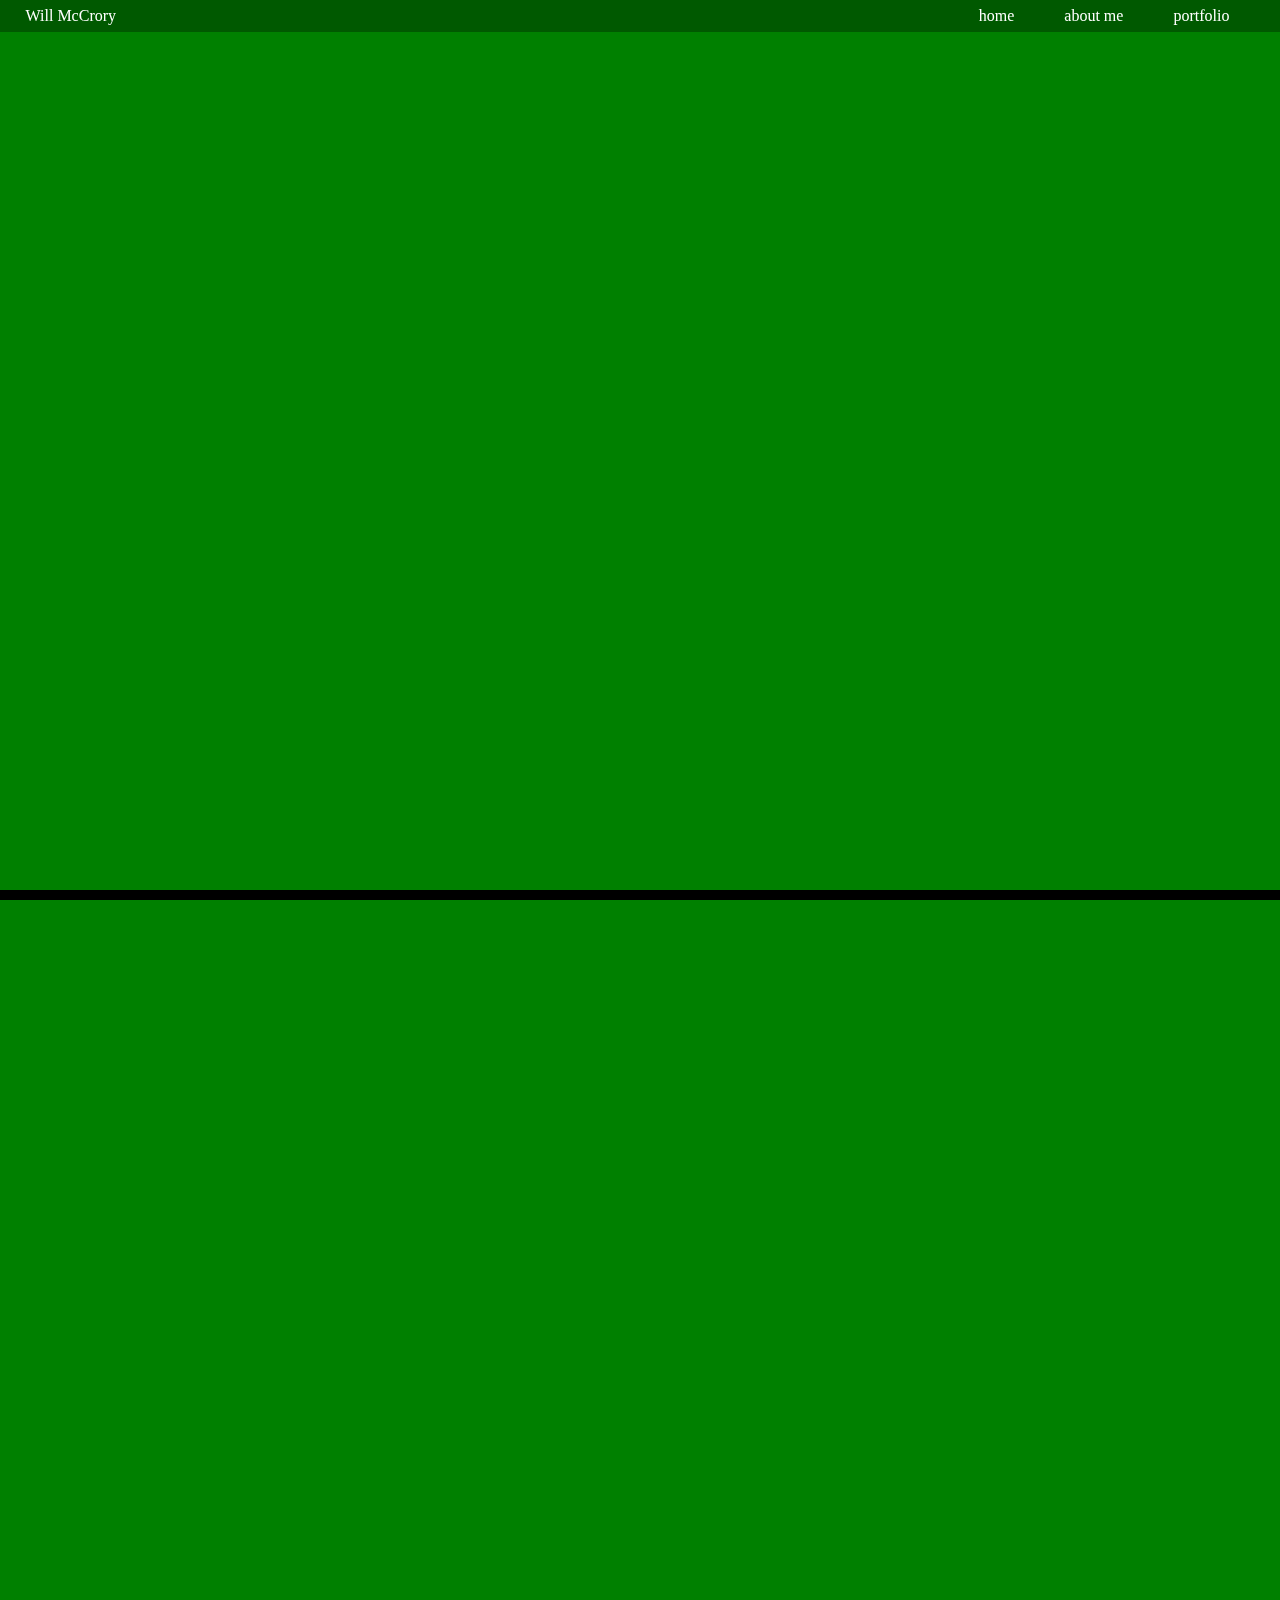
==== assets/html/index.html @ 82193cfc "Creating file structure, basic layout structure, working on navbar" ====
<!DOCTYPE html>
<html lang="en">
	<head>
		<meta charset="UTF-8">
		<link rel="stylesheet" href="../css/reset.css" type="text/css" />
		<link rel="stylesheet" href="../css/style.css" type="text/css" />
		<title>will mccrory</title>
		<link rel="shortcut icon" type="image/png" href="../img/favicon.png"/>
	</head>

	<body>

	<!-- header navbar -->
		<div class="navbar" id="header">
			<div class="headerContent">
				<h6 id="navbarName">Will McCrory</h6>
			</div>

			<div class="headerContent">
				<h6 class="navbarLink">home</h6>
				<h6 class="navbarLink">about me</h6>
				<h6 class="navbarLink">portfolio</h6>
			</div>
		</div>

	<!-- intro splash -->
		<div class="screen" id="intro">

		</div>

	<!-- biography html -->
		<div class="screen" id="bio">

		</div>

	<!-- portfolio sites html -->
		<div class="screen" id="portfolio">

		</div>

	</body>
</html>
---- assets/css/style.css ----
/*navbar*/

	.navbar {
		background: rgba(0,0,0,0.3);
		position: fixed;
		top: 0;
		width: 100%;
		display: flex;
		color: #fff;
	}

	#header {
		height: 2em;
		justify-content: space-between;
		align-items: center;
	}

	.headerContent {
		display: flex;
		padding: 0 2%;
	}

	.headerContent img {
		max-width: auto;
		height: 50px;
		align-self: flex-end;
	}



	.navbarLink {
		margin: 0 25px;
	}

/*page elements*/

.screen {
		background: green;
	height: 100vh;
	border-bottom: 10px solid black;
	box-sizing: border-box;
}
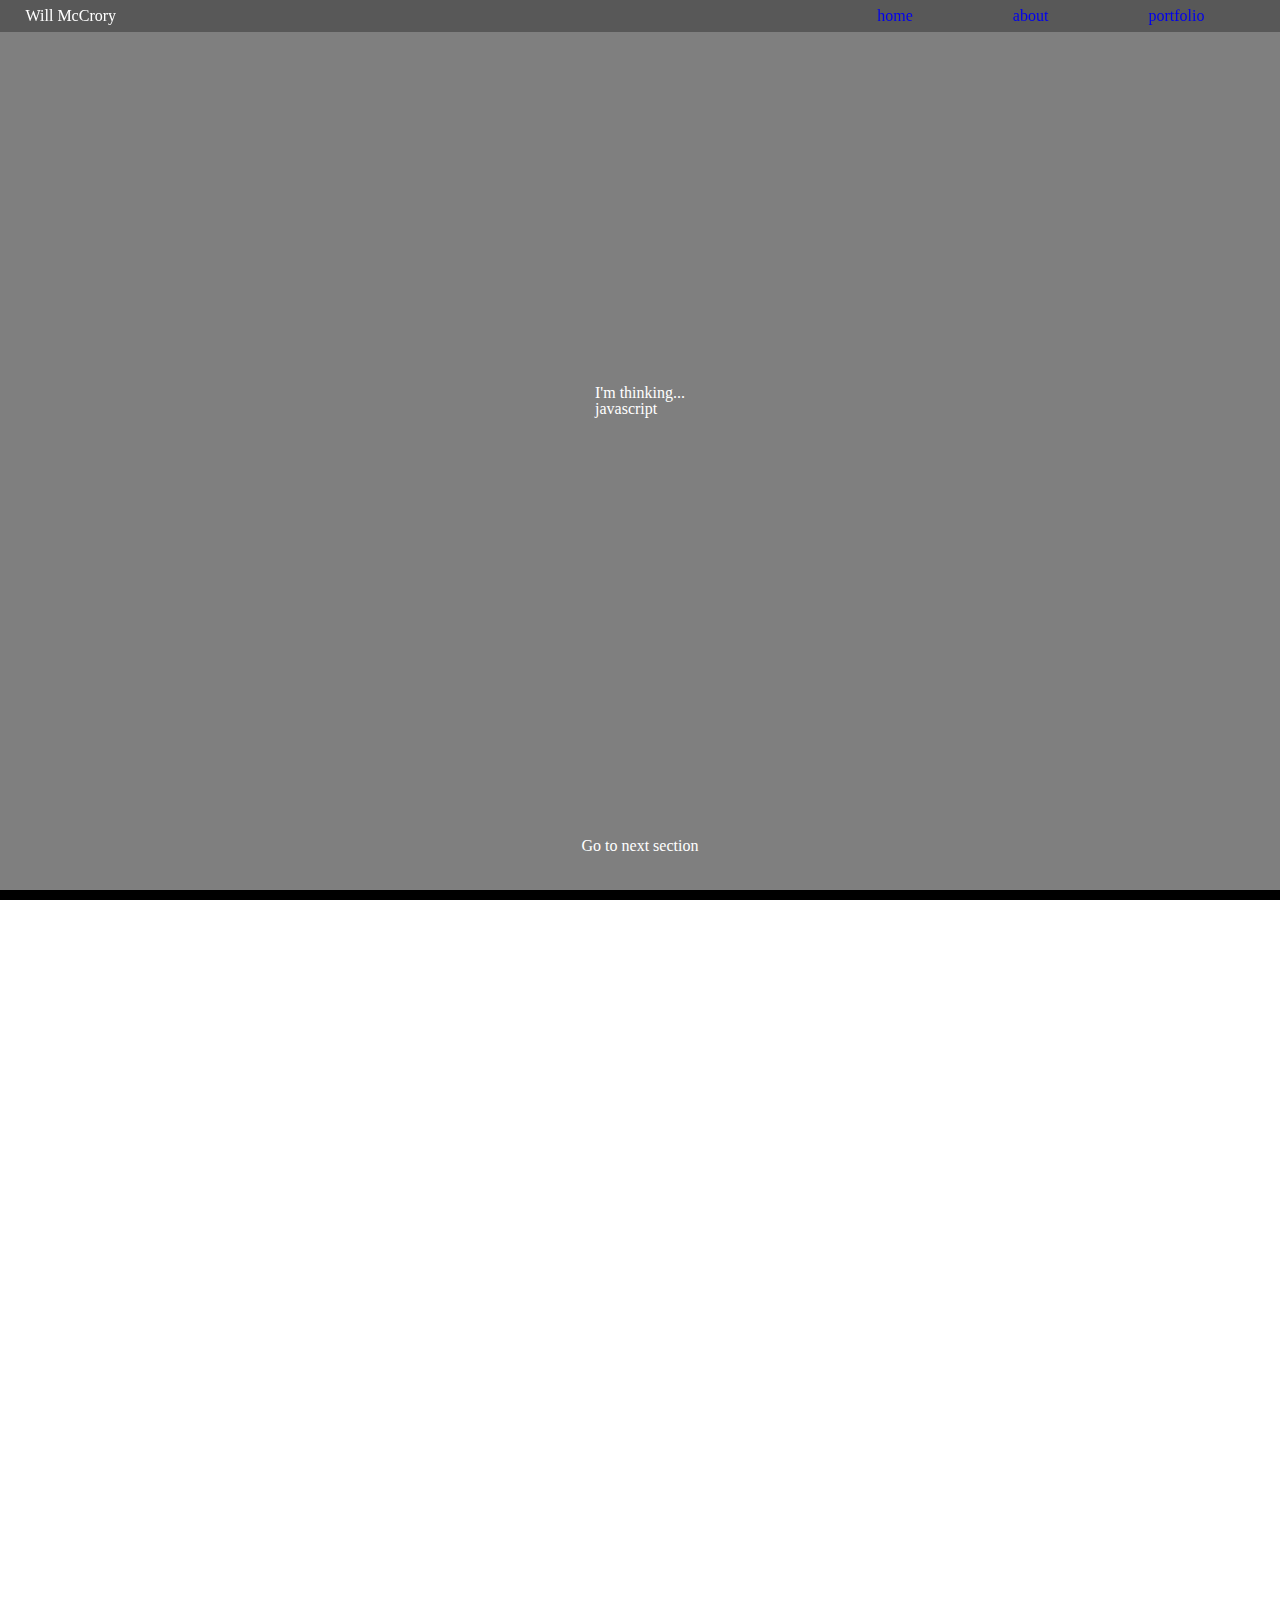
==== commit 6c704c19: "Splash content added" ====
--- a/assets/html/index.html
+++ b/assets/html/index.html
@@ -11,21 +11,37 @@
 	<body>
 
 	<!-- header navbar -->
-		<div class="navbar" id="header">
+		<div class="navbarWeb" id="header">
 			<div class="headerContent">
 				<h6 id="navbarName">Will McCrory</h6>
 			</div>
 
 			<div class="headerContent">
-				<h6 class="navbarLink">home</h6>
-				<h6 class="navbarLink">about me</h6>
-				<h6 class="navbarLink">portfolio</h6>
+				<a class="navLink" href="#intro">home</a>
+				<a class="navLink" href="#bio">about</a>
+				<a class="navLink" href="#portfolio">portfolio</a>
 			</div>
 		</div>
 
 	<!-- intro splash -->
 		<div class="screen" id="intro">
+			<!-- background image in it's own container for filter purposes -->
+			<div class="backgroundImage"></div>
 
+			<div id="splashContent">
+
+				<div id="splashText">
+					<h1>I'm thinking...</h1>
+					<div id="splashInsert">
+						<h1>javascript</h1>
+					</div>
+				</div>
+
+				<div class="scroll" id="splashScroll">
+					<h1>Go to next section</h1>
+				</div>
+
+			</div>
 		</div>
 
 	<!-- biography html -->
--- a/assets/css/style.css
+++ b/assets/css/style.css
@@ -1,7 +1,8 @@
 
 /*navbar*/
 
-	.navbar {
+	.navbarWeb {
+		z-index: 15;
 		background: rgba(0,0,0,0.3);
 		position: fixed;
 		top: 0;
@@ -21,6 +22,15 @@
 		padding: 0 2%;
 	}
 
+	.navLink {
+		padding: 0 50px;
+		text-decoration: none;
+	}
+
+	.navLink:visited {
+		color: #fff;
+	}
+
 	.headerContent img {
 		max-width: auto;
 		height: 50px;
@@ -35,9 +45,47 @@
 
 /*page elements*/
 
-.screen {
-		background: green;
-	height: 100vh;
-	border-bottom: 10px solid black;
-	box-sizing: border-box;
-}+	.screen {
+/*			background: green;*/
+		height: 100vh;
+		border-bottom: 10px solid black;
+		box-sizing: border-box;
+	}
+
+	/*intro*/
+
+		.backgroundImage {
+			z-index: -1;
+			position: absolute;
+			height: 100%;
+			width: 100%;
+			background-image: url("../img/splashBackground.png");
+			filter: contrast(200%);
+			background-repeat: no-repeat;
+    		background-size: cover;
+		}
+
+		#splashContent {
+			color: white;
+			z-index: 5;
+			background: rgba(0,0,0,0.5);
+			height: 100%;
+			width: 100%;
+			display: grid;
+			grid-template-rows: auto 10%;
+			grid-template-areas:
+			"splashText"
+			"splashScroll";
+		}
+
+		#splashScroll {
+			grid-area: "splashScroll";
+			justify-self: center;
+			align-self: center;
+		}
+
+		#splashText {
+			grid-area: "splashText";
+			justify-self: center;
+			align-self: center;
+		}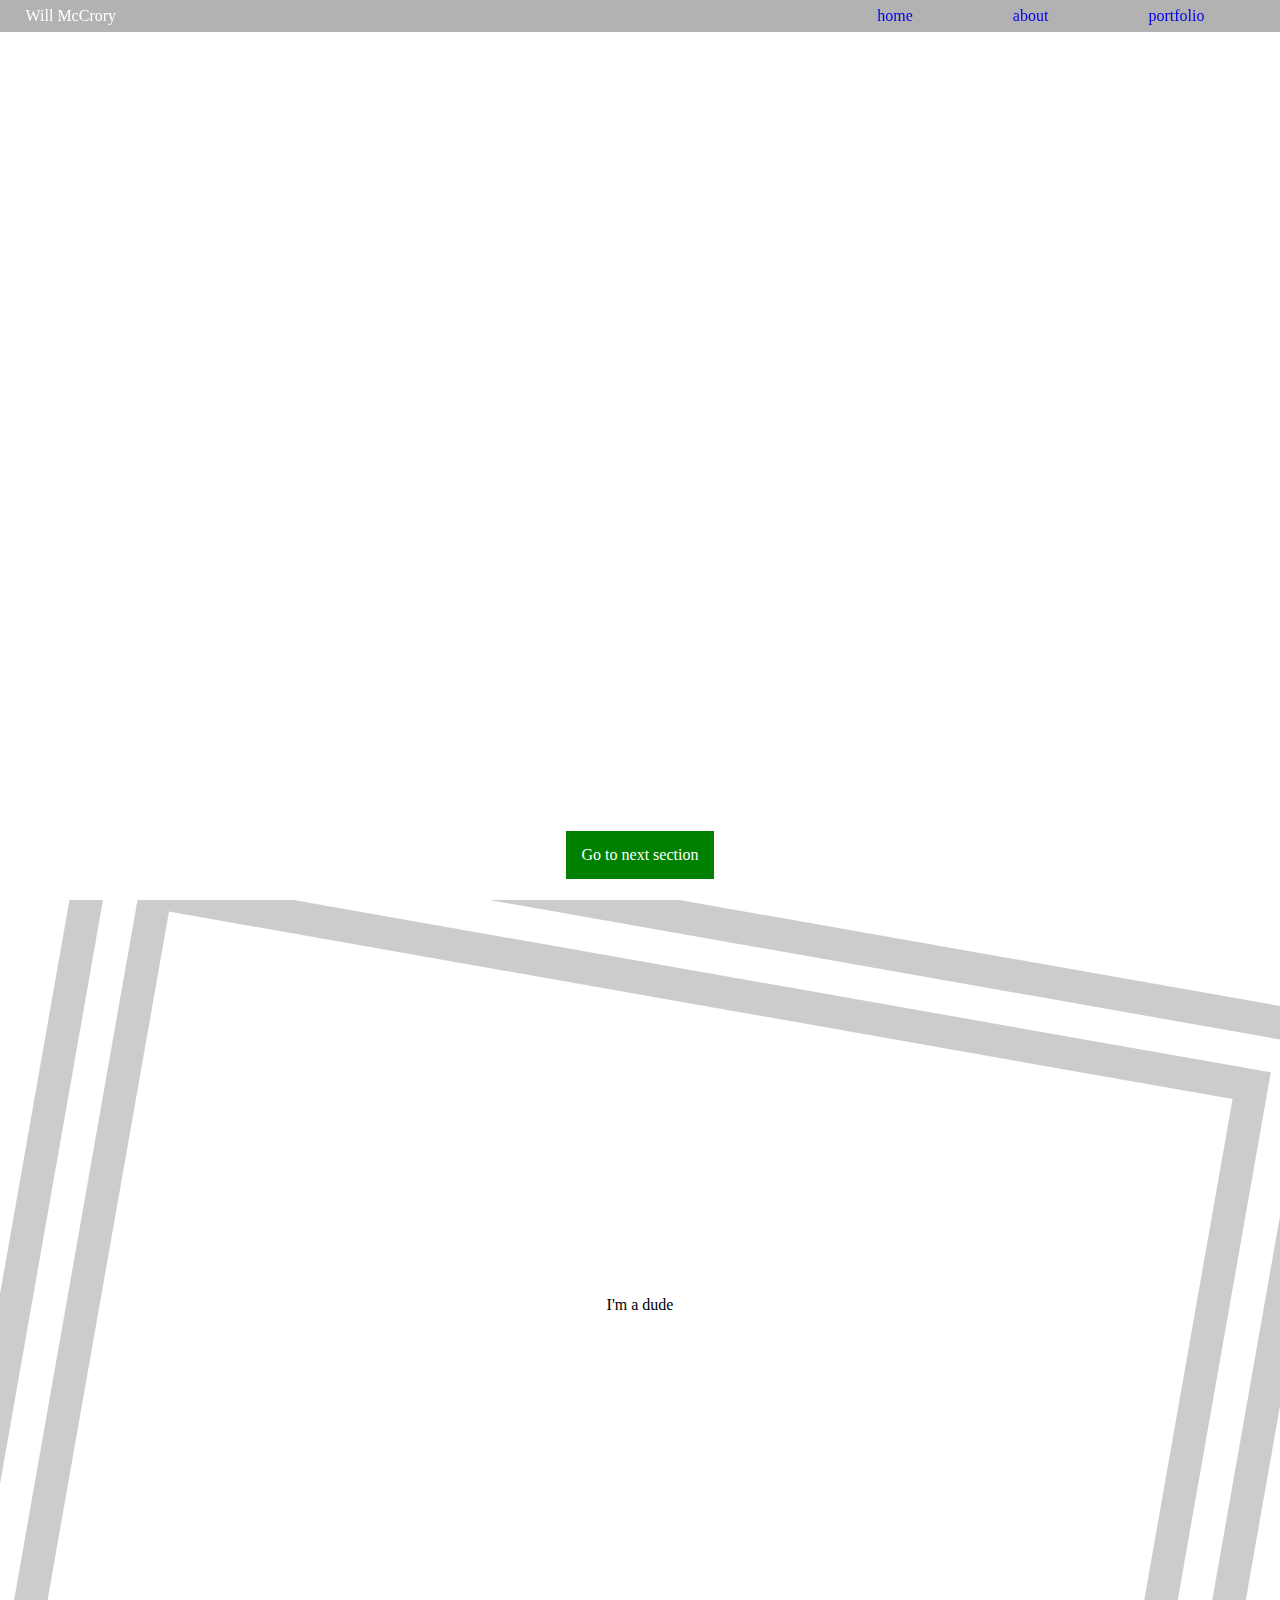
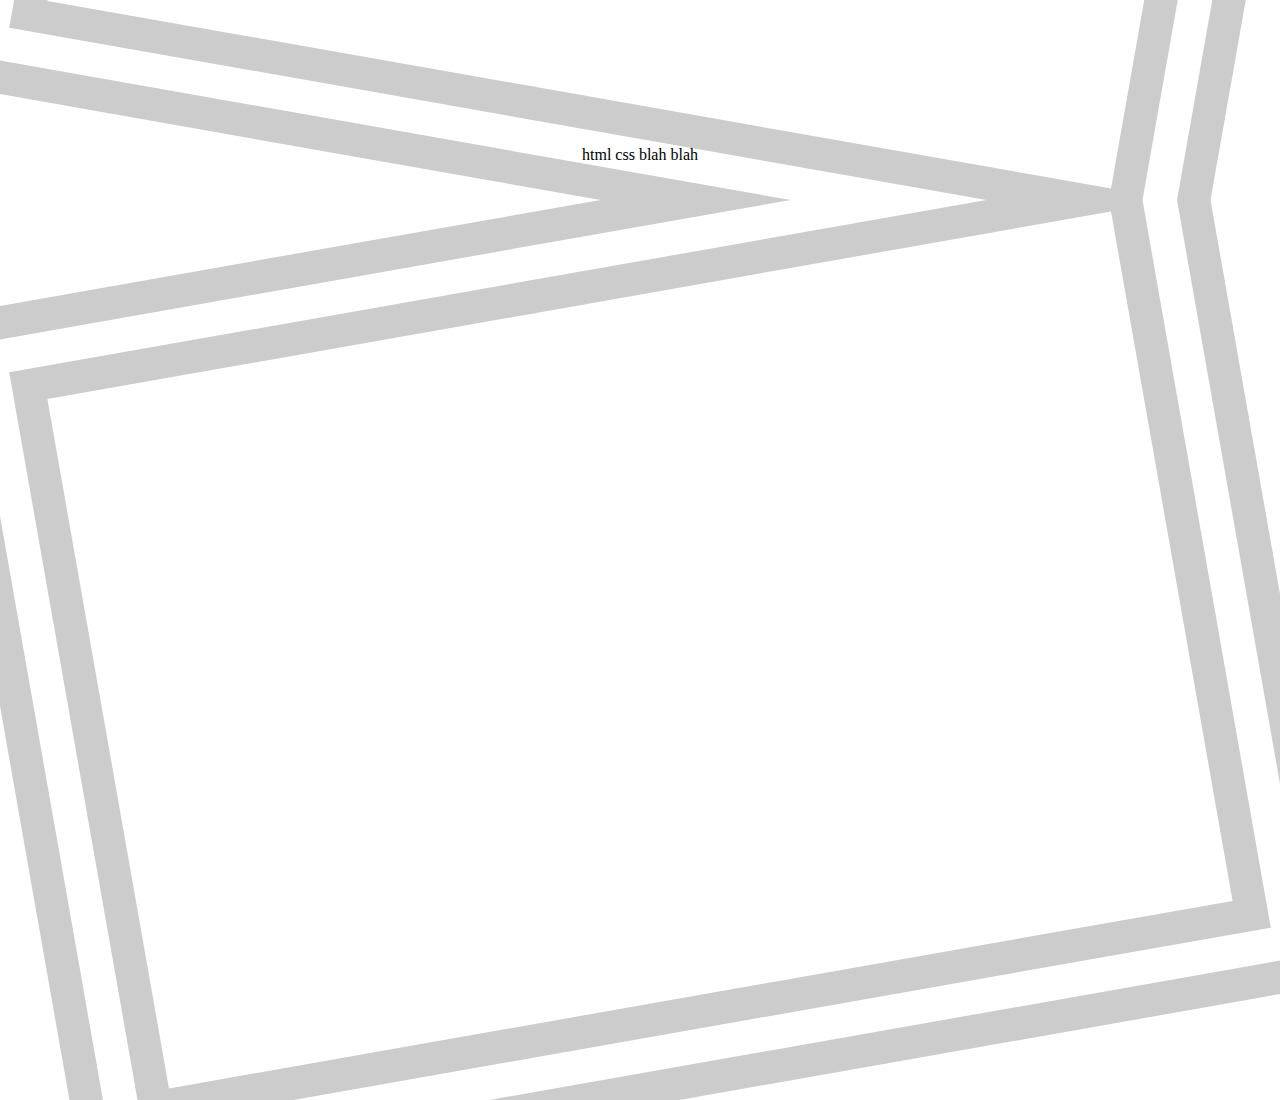
==== commit 675621da: "Cleaning up CSS. Getting styling and animations for bio and portfolio set up" ====
--- a/assets/html/index.html
+++ b/assets/html/index.html
@@ -31,7 +31,7 @@
 			<div id="splashContent">
 
 				<div id="splashText">
-					<h1>I'm thinking...</h1>
+					<h1>I'm thinking about...</h1>
 					<div id="splashInsert">
 						<h1>javascript</h1>
 					</div>
@@ -46,12 +46,20 @@
 
 	<!-- biography html -->
 		<div class="screen" id="bio">
+			<div class="backDiv" id="backDivOne"></div>
 
+			<div id="bioContent">
+				<h1>I'm a dude</h1>
+			</div>
+
+			<div id="bioSkills">
+				<h1>html css blah blah</h1>
+			</div>
 		</div>
 
 	<!-- portfolio sites html -->
 		<div class="screen" id="portfolio">
-
+			<div class="backDiv" id="backDivTwo"></div>
 		</div>
 
 	</body>
--- a/assets/css/style.css
+++ b/assets/css/style.css
@@ -1,3 +1,8 @@
+/*global elements*/
+
+	body {
+		animation: colorRotate 60s infinite; 
+	}
 
 /*navbar*/
 
@@ -46,10 +51,9 @@
 /*page elements*/
 
 	.screen {
-/*			background: green;*/
+		position: relative;
+		overflow: hidden;
 		height: 100vh;
-		border-bottom: 10px solid black;
-		box-sizing: border-box;
 	}
 
 	/*intro*/
@@ -60,7 +64,7 @@
 			height: 100%;
 			width: 100%;
 			background-image: url("../img/splashBackground.png");
-			filter: contrast(200%);
+			filter: contrast(170%);
 			background-repeat: no-repeat;
     		background-size: cover;
 		}
@@ -68,7 +72,7 @@
 		#splashContent {
 			color: white;
 			z-index: 5;
-			background: rgba(0,0,0,0.5);
+			background: rgba(255,255,255,0.2);
 			height: 100%;
 			width: 100%;
 			display: grid;
@@ -78,14 +82,102 @@
 			"splashScroll";
 		}
 
+		#splashText {
+			grid-area: "splashText";
+			justify-self: center;
+			align-self: center;
+		}
+
 		#splashScroll {
 			grid-area: "splashScroll";
 			justify-self: center;
 			align-self: center;
+			padding: 1em;
+			background: green;
 		}
 
-		#splashText {
-			grid-area: "splashText";
+	/*bio*/
+
+		#bio {
+			display: grid;
+			grid-template-rows: 90% 10%;
+			grid-template-areas:
+			"bioContent"
+			"bioSkills";
+		}
+
+		#bioContent {
+			z-index: 2;
+			grid-area: "bioContent";
 			justify-self: center;
 			align-self: center;
+		}
+
+		#bioSkills {
+			z-index: 2;
+			grid-area: "bioSkills";
+			justify-self: center;
+			align-self: center;
+		}
+
+	/*portfolio*/
+		
+		#portfolio {
+
+		}
+
+	/*background divs (aesthetic)*/
+		.backDiv {
+			height: 100%;
+			width: 100%;
+			position: absolute;
+			border: double 100px rgba(0,0,0,0.2);
+			box-sizing: border-box;
+			animation: divColorRotate 60s infinite; 
+		}
+
+		#backDivOne {
+			transform: rotate(10deg);
+		}
+
+		#backDivTwo {
+			transform: rotate(-10deg);
+		}	
+
+	/*background animations*/
+
+		@keyframes colorRotate {
+			0%, 100% {
+				background-color: #25104f;
+			}
+			20% {
+				background-color: #421b90;
+			}
+			40% {
+				background-color: #4b1da7;
+			}
+			60% {
+				background-color: #371776;
+			}
+			80% {
+				background-color: #291158;
+			}
+		}
+
+				@keyframes divColorRotate {
+			0%, 100% {
+				background-color: #6cc3bd;
+			}
+			20% {
+				background-color: #5a819e;
+			}
+			40% {
+				background-color: #7c7aa1;
+			}
+			60% {
+				background-color: #f67e7d;
+			}
+			80% {
+				background-color: #ffc1a8;
+			}
 		}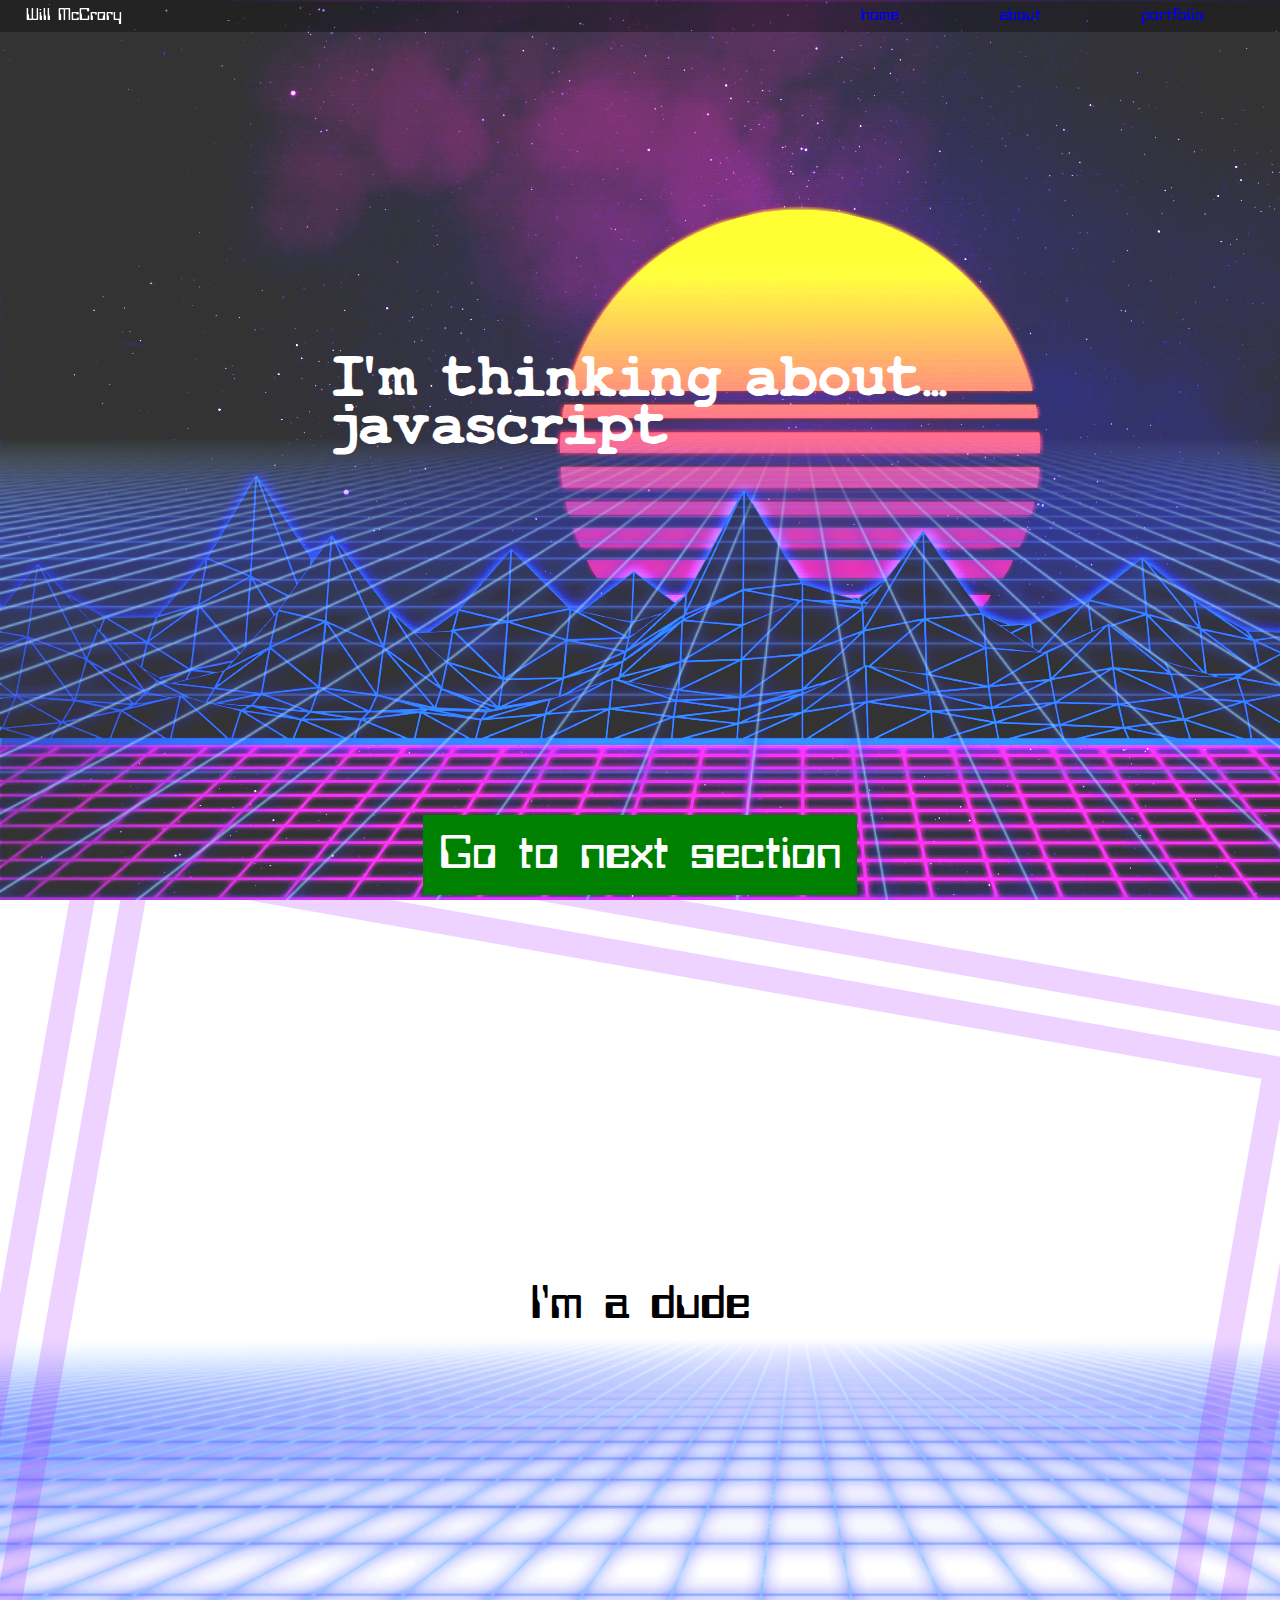
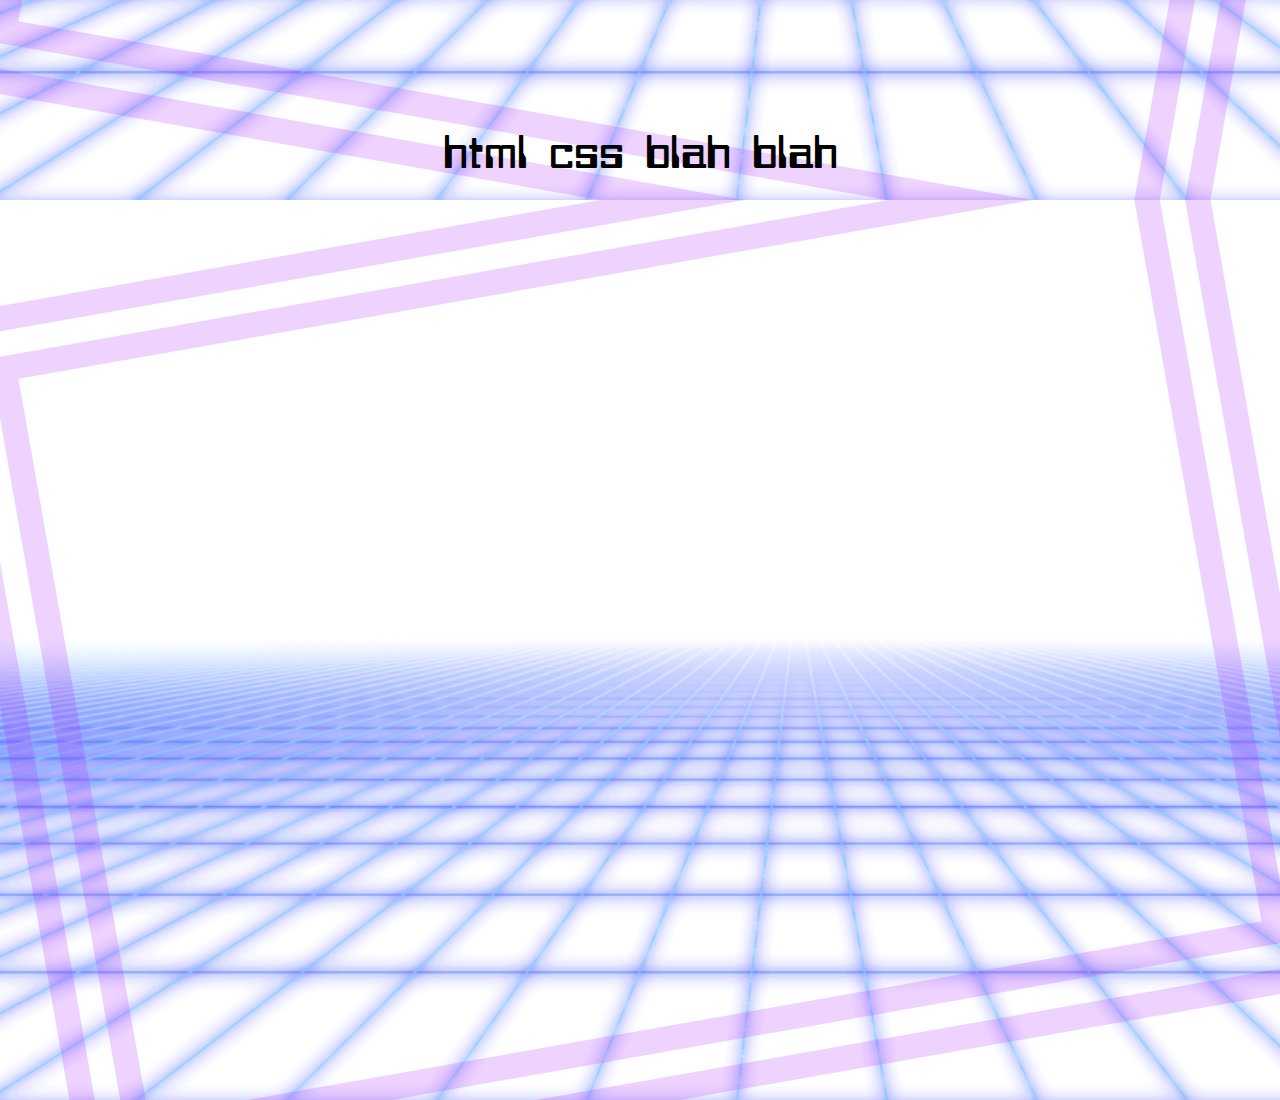
==== commit 8246f4ec: "Changing theme to synthwave 80s style" ====
--- a/assets/html/index.html
+++ b/assets/html/index.html
@@ -38,7 +38,7 @@
 				</div>
 
 				<div class="scroll" id="splashScroll">
-					<h1>Go to next section</h1>
+					<h2>Go to next section</h2>
 				</div>
 
 			</div>
@@ -49,11 +49,11 @@
 			<div class="backDiv" id="backDivOne"></div>
 
 			<div id="bioContent">
-				<h1>I'm a dude</h1>
+				<h2>I'm a dude</h2>
 			</div>
 
 			<div id="bioSkills">
-				<h1>html css blah blah</h1>
+				<h2>html css blah blah</h2>
 			</div>
 		</div>
 
--- a/assets/css/style.css
+++ b/assets/css/style.css
@@ -1,7 +1,19 @@
 /*global elements*/
 
+	@font-face {
+		font-family: "bitwise";
+		src: url(../fonts/bitwise.ttf);
+	}
+
+	@font-face {
+		font-family:"typeWrong";
+		src: url(../fonts/typwrng.ttf);
+	}
+
+
+
 	body {
-		animation: colorRotate 60s infinite; 
+		animation: colorRotate 30s infinite; 
 	}
 
 /*navbar*/
@@ -54,6 +66,8 @@
 		position: relative;
 		overflow: hidden;
 		height: 100vh;
+		background: url("../img/neonGrid.png");
+		background-size: cover;
 	}
 
 	/*intro*/
@@ -63,7 +77,7 @@
 			position: absolute;
 			height: 100%;
 			width: 100%;
-			background-image: url("../img/splashBackground.png");
+			background-image: url("../img/splashBackground2.jpg");
 			filter: contrast(170%);
 			background-repeat: no-repeat;
     		background-size: cover;
@@ -131,7 +145,7 @@
 			height: 100%;
 			width: 100%;
 			position: absolute;
-			border: double 100px rgba(0,0,0,0.2);
+			border: double 75px rgba(171, 32, 253, 0.2);
 			box-sizing: border-box;
 			animation: divColorRotate 60s infinite; 
 		}
@@ -144,23 +158,42 @@
 			transform: rotate(-10deg);
 		}	
 
+	/*font rules*/
+		h1 {
+			font-family: "typeWrong";
+			font-size: 3em;
+		}
+
+		h2 {
+			font-family: "bitwise";
+			font-size: 3em;
+		}
+
+		h6 {
+			font-family: "bitwise";
+		}
+
+		.navbarWeb a {
+			font-family: "bitwise";
+		}
+
 	/*background animations*/
 
 		@keyframes colorRotate {
 			0%, 100% {
-				background-color: #25104f;
+				background-color: #000000;
 			}
 			20% {
-				background-color: #421b90;
+				background-color: #251f47;
 			}
 			40% {
-				background-color: #4b1da7;
+				background-color: #ab20fd;
 			}
 			60% {
-				background-color: #371776;
+				background-color: #200589;
 			}
 			80% {
-				background-color: #291158;
+				background-color: #3a3170;
 			}
 		}
 
